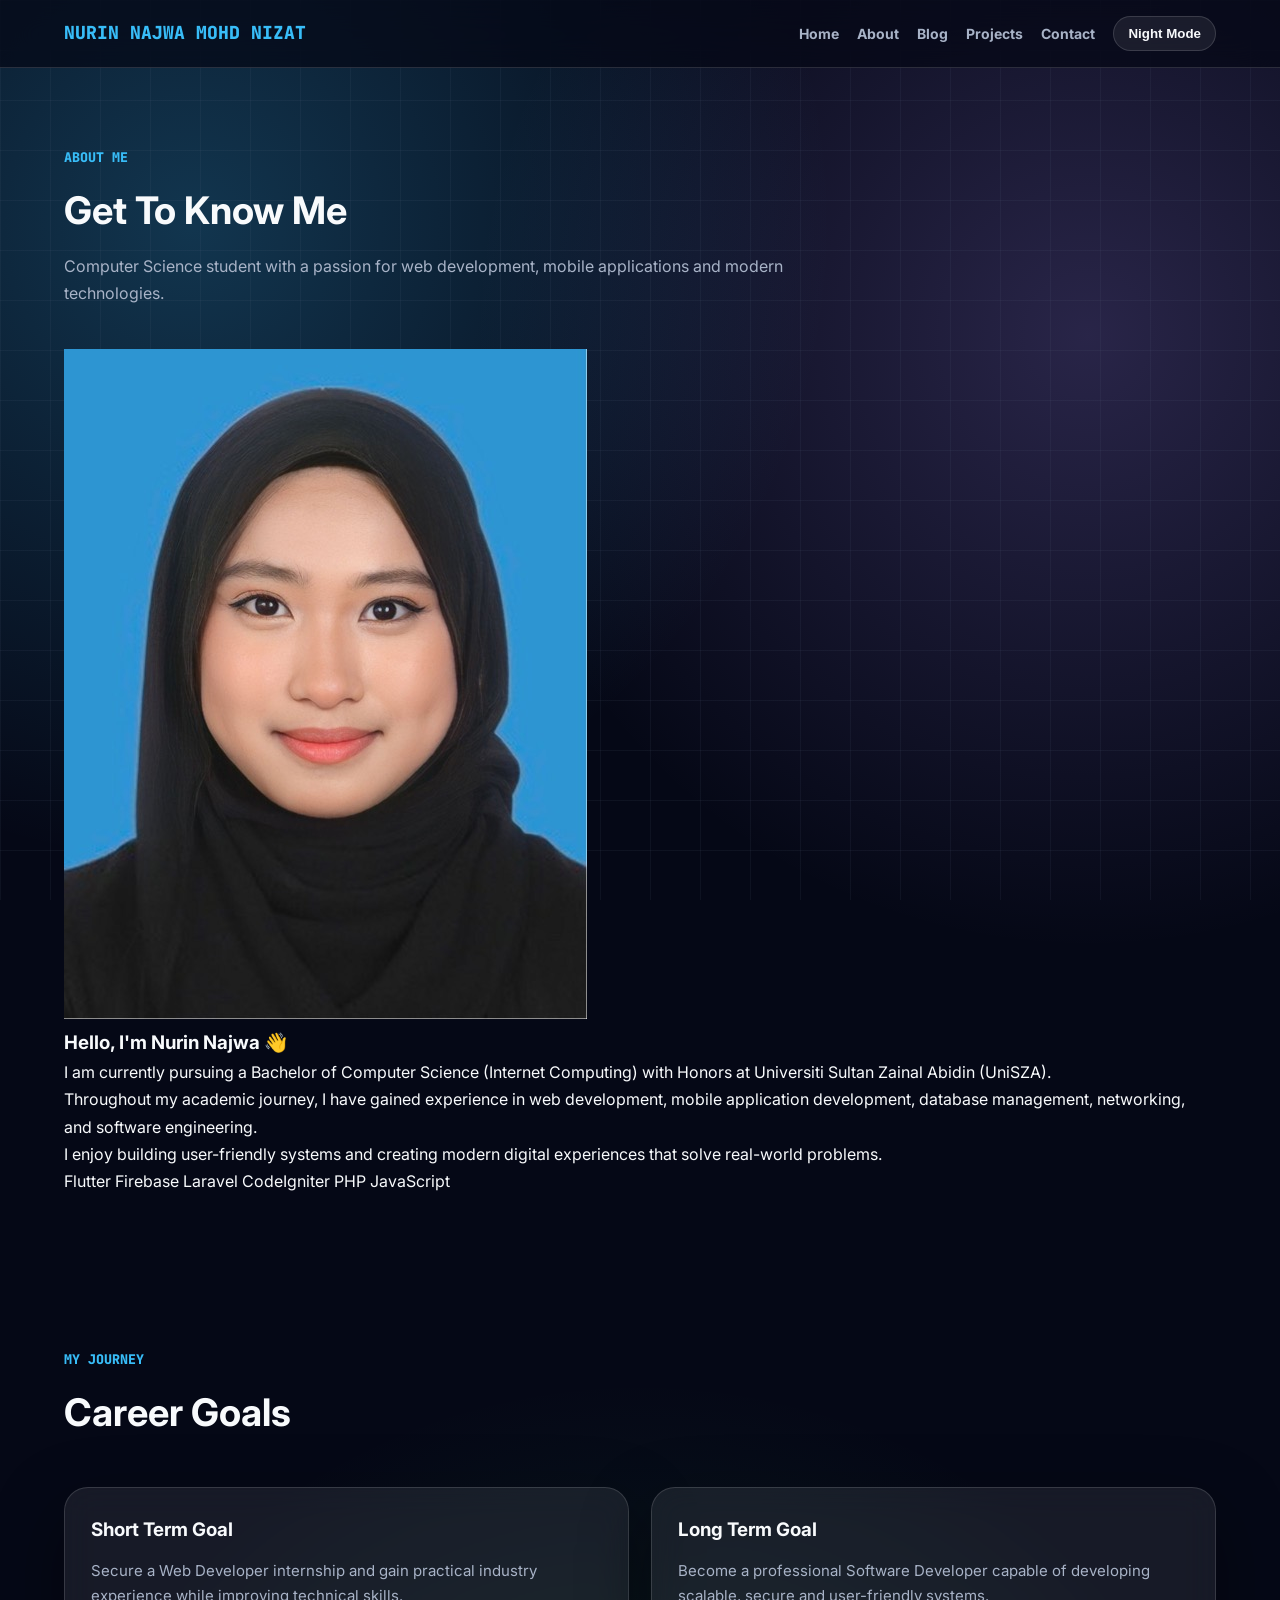
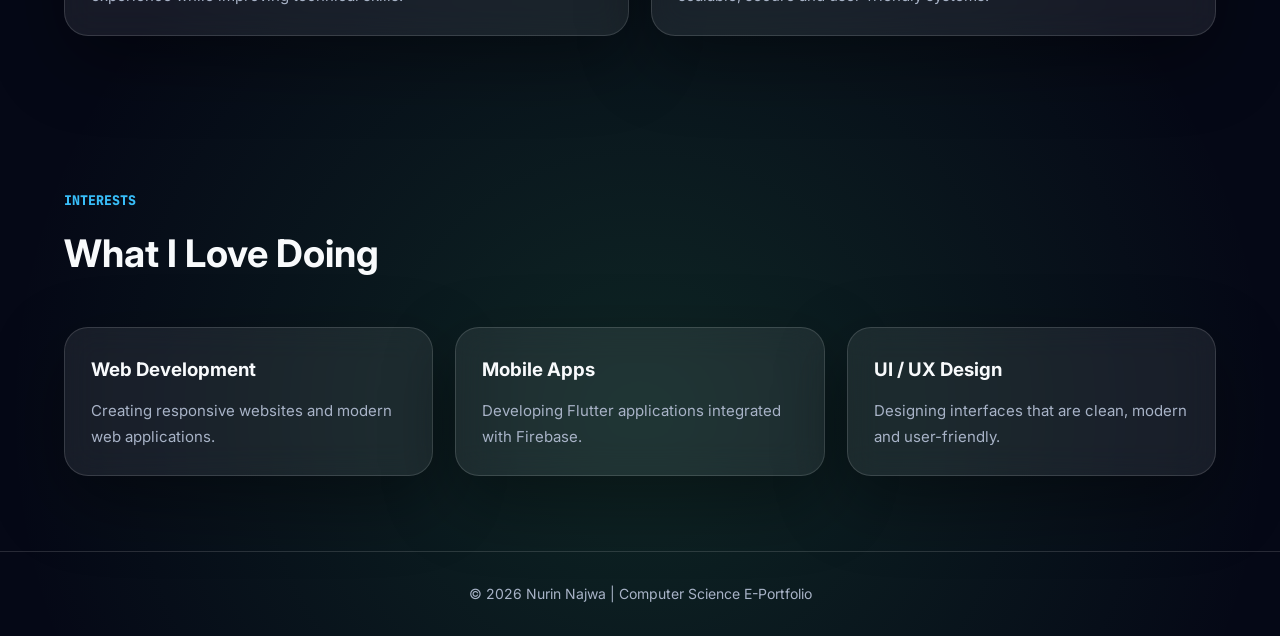
==== about.html @ d85dbd5a "Create about.html" ====
<!DOCTYPE html>
<html lang="en" data-theme="dark">
<head>
<meta charset="UTF-8">
<meta name="viewport" content="width=device-width, initial-scale=1.0">

<title>About Me | Nurin Najwa</title>

<link href="https://fonts.googleapis.com/css2?family=Inter:wght@300;400;500;600;700;800;900&family=JetBrains+Mono:wght@400;500;600;700&display=swap" rel="stylesheet">

<link rel="stylesheet" href="style.css">
</head>

<body>

<div id="navbar"></div>

<section class="about-page">

  <div class="container">

    <div class="section-title center">
      <small>ABOUT ME</small>
      <h2>Get To Know Me</h2>
      <p>
        Computer Science student with a passion for web development,
        mobile applications and modern technologies.
      </p>
    </div>

    <div class="about-grid">

      <div class="about-image-card">

        <img src="wawa.jpg" alt="Nurin Najwa">

      </div>

      <div class="about-content-card">

        <h3>Hello, I'm Nurin Najwa 👋</h3>

        <p>
          I am currently pursuing a Bachelor of Computer Science
          (Internet Computing) with Honors at Universiti Sultan Zainal Abidin (UniSZA).
        </p>

        <p>
          Throughout my academic journey, I have gained experience
          in web development, mobile application development,
          database management, networking, and software engineering.
        </p>

        <p>
          I enjoy building user-friendly systems and creating
          modern digital experiences that solve real-world problems.
        </p>

        <div class="about-tags">

          <span>Flutter</span>
          <span>Firebase</span>
          <span>Laravel</span>
          <span>CodeIgniter</span>
          <span>PHP</span>
          <span>JavaScript</span>

        </div>

      </div>

    </div>

  </div>

</section>

<section>

  <div class="container">

    <div class="section-title">
      <small>MY JOURNEY</small>
      <h2>Career Goals</h2>
    </div>

    <div class="grid-2">

      <div class="card">

        <h3>Short Term Goal</h3>

        <p>
          Secure a Web Developer internship and gain practical
          industry experience while improving technical skills.
        </p>

      </div>

      <div class="card">

        <h3>Long Term Goal</h3>

        <p>
          Become a professional Software Developer capable of
          developing scalable, secure and user-friendly systems.
        </p>

      </div>

    </div>

  </div>

</section>

<section>

  <div class="container">

    <div class="section-title">
      <small>INTERESTS</small>
      <h2>What I Love Doing</h2>
    </div>

    <div class="grid">

      <div class="card">
        <h3>Web Development</h3>
        <p>
          Creating responsive websites and modern web applications.
        </p>
      </div>

      <div class="card">
        <h3>Mobile Apps</h3>
        <p>
          Developing Flutter applications integrated with Firebase.
        </p>
      </div>

      <div class="card">
        <h3>UI / UX Design</h3>
        <p>
          Designing interfaces that are clean, modern and user-friendly.
        </p>
      </div>

    </div>

  </div>

</section>

<div id="footer"></div>

<script>

fetch("navbar.html")
.then(response => response.text())
.then(data => {
document.getElementById("navbar").innerHTML = data;
});

fetch("footer.html")
.then(response => response.text())
.then(data => {
document.getElementById("footer").innerHTML = data;
});

function toggleTheme(){
const html = document.documentElement;

if(html.getAttribute("data-theme") === "dark"){
html.setAttribute("data-theme","light");
}else{
html.setAttribute("data-theme","dark");
}
}

</script>

</body>
</html>
---- style.css ----
*{
  margin:0;
  padding:0;
  box-sizing:border-box;
}

:root{
  --bg:#eef6ff;
  --bg2:#ffffff;
  --card:rgba(255,255,255,0.78);
  --border:rgba(37,99,235,0.16);
  --text:#0f172a;
  --muted:#64748b;
  --primary:#2563eb;
  --secondary:#06b6d4;
  --accent:#7c3aed;
  --green:#16a34a;
  --shadow:0 20px 50px rgba(37,99,235,0.12);
}

html[data-theme="dark"]{
  --bg:#050816;
  --bg2:#0b1020;
  --card:rgba(255,255,255,0.075);
  --border:rgba(255,255,255,0.14);
  --text:#f8fafc;
  --muted:#a8b3c7;
  --primary:#38bdf8;
  --secondary:#22d3ee;
  --accent:#a78bfa;
  --green:#4ade80;
  --shadow:0 25px 70px rgba(0,0,0,0.38);
}

html{
  scroll-behavior:smooth;
}

body{
  font-family:'Inter',sans-serif;
  background:
    radial-gradient(circle at 15% 10%, rgba(56,189,248,.25), transparent 28%),
    radial-gradient(circle at 85% 15%, rgba(167,139,250,.22), transparent 28%),
    radial-gradient(circle at 50% 90%, rgba(74,222,128,.14), transparent 30%),
    var(--bg);
  color:var(--text);
  line-height:1.7;
  transition:.3s;
}

body::before{
  content:"";
  position:fixed;
  inset:0;
  background-image:
    linear-gradient(rgba(100,116,139,.10) 1px, transparent 1px),
    linear-gradient(90deg, rgba(100,116,139,.10) 1px, transparent 1px);
  background-size:50px 50px;
  z-index:-1;
}

.container{
  width:90%;
  max-width:1180px;
  margin:auto;
}

/* NAVBAR */
nav{
  position:sticky;
  top:0;
  z-index:99;
  background:rgba(255,255,255,.55);
  backdrop-filter:blur(18px);
  border-bottom:1px solid var(--border);
}

html[data-theme="dark"] nav{
  background:rgba(5,8,22,.72);
}

.navbar{
  display:flex;
  justify-content:space-between;
  align-items:center;
  padding:16px 0;
}

.logo{
  font-family:'JetBrains Mono',monospace;
  font-size:18px;
  font-weight:800;
  color:var(--primary);
}

.logo span{
  color:var(--green);
}

.nav-links{
  display:flex;
  align-items:center;
  gap:18px;
}

.nav-links a{
  text-decoration:none;
  color:var(--muted);
  font-size:14px;
  font-weight:700;
}

.nav-links a:hover{
  color:var(--primary);
}

.theme-btn{
  border:1px solid var(--border);
  background:var(--card);
  color:var(--text);
  padding:9px 14px;
  border-radius:999px;
  cursor:pointer;
  font-weight:800;
}

/* HERO */
.hero{
  min-height:92vh;
  display:grid;
  grid-template-columns:1.08fr .92fr;
  gap:45px;
  align-items:center;
  padding:70px 0;
}

.badge{
  display:inline-block;
  font-family:'JetBrains Mono',monospace;
  font-size:13px;
  color:var(--primary);
  background:rgba(56,189,248,.12);
  border:1px solid var(--border);
  padding:8px 15px;
  border-radius:999px;
  margin-bottom:20px;
}

h1{
  font-size:58px;
  line-height:1.05;
  letter-spacing:-2px;
  margin-bottom:20px;
}

h1 span{
  background:linear-gradient(135deg,var(--primary),var(--secondary),var(--accent));
  -webkit-background-clip:text;
  -webkit-text-fill-color:transparent;
}

.hero p{
  color:var(--muted);
  max-width:650px;
  margin-bottom:28px;
}

/* BUTTON */
.btn-group{
  display:flex;
  gap:14px;
  flex-wrap:wrap;
}

.btn{
  text-decoration:none;
  padding:13px 22px;
  border-radius:14px;
  font-weight:800;
  font-size:14px;
  transition:.3s;
}

.btn-primary{
  color:white;
  background:linear-gradient(135deg,var(--primary),var(--accent));
}

.btn-secondary{
  color:var(--text);
  background:var(--card);
  border:1px solid var(--border);
}

.btn:hover{
  transform:translateY(-4px);
}

/* PROFILE CARD */
.profile-card{
  width:100%;
  max-width:420px;
  background:#ffffff;
  border-radius:24px;
  padding:40px 30px;
  margin:auto;
  text-align:center;
  box-shadow:0 10px 30px rgba(0,0,0,0.08);
  border:1px solid #eeeeee;
}

.profile-img{
  width:160px;
  height:160px;
  margin:auto;
  margin-bottom:25px;
}

.profile-img img{
  width:100%;
  height:100%;
  object-fit:cover;
  border-radius:50%;
  border:6px solid #f3f4f6;
}

.profile-info h2{
  font-size:34px;
  font-weight:700;
  color:#111827;
  margin-bottom:10px;
}

.profile-role{
  font-size:18px;
  font-weight:600;
  color:#6366f1;
  margin-bottom:18px;
}

.profile-desc{
  font-size:15px;
  line-height:1.8;
  color:#6b7280;
  margin-bottom:25px;
}

.profile-tags{
  display:flex;
  justify-content:center;
  flex-wrap:wrap;
  gap:10px;
}

.profile-tags span{
  background:#f5f5f5;
  padding:8px 16px;
  border-radius:999px;
  font-size:13px;
  font-weight:500;
  color:#374151;
}

/* TERMINAL */
.terminal{
  background:var(--card);
  border:1px solid var(--border);
  border-radius:28px;
  backdrop-filter:blur(18px);
  box-shadow:var(--shadow);
  overflow:hidden;
}

.terminal-top{
  display:flex;
  align-items:center;
  gap:8px;
  padding:15px;
  border-bottom:1px solid var(--border);
  background:rgba(148,163,184,.12);
}

.dot{
  width:12px;
  height:12px;
  border-radius:50%;
}

.red{background:#ff5f56;}
.yellow{background:#ffbd2e;}
.green{background:#27c93f;}

.file-name{
  font-family:'JetBrains Mono',monospace;
  color:var(--muted);
  margin-left:10px;
  font-size:13px;
}

.terminal-body{
  padding:28px;
  font-family:'JetBrains Mono',monospace;
  font-size:14px;
}

/* SECTION */
section{
  padding:75px 0;
}

.section-title{
  margin-bottom:42px;
}

.section-title small{
  font-family:'JetBrains Mono',monospace;
  color:var(--primary);
  font-weight:800;
}

.section-title h2{
  font-size:38px;
  margin-top:8px;
  margin-bottom:10px;
}

.section-title p{
  color:var(--muted);
  max-width:720px;
}

/* GRID */
.grid{
  display:grid;
  grid-template-columns:repeat(3,1fr);
  gap:22px;
}

.grid-2{
  display:grid;
  grid-template-columns:repeat(2,1fr);
  gap:22px;
}

/* CARD */
.card{
  background:var(--card);
  border:1px solid var(--border);
  border-radius:24px;
  padding:26px;
  backdrop-filter:blur(16px);
  box-shadow:var(--shadow);
  transition:.3s;
}

.card:hover{
  transform:translateY(-6px);
  border-color:var(--primary);
}

.card h3{
  margin-bottom:12px;
}

.card p,
.card li{
  color:var(--muted);
  font-size:15px;
}

ul{
  padding-left:20px;
}

/* TAGS */
.tags{
  display:flex;
  flex-wrap:wrap;
  gap:9px;
  margin-top:16px;
}

.tag{
  font-family:'JetBrains Mono',monospace;
  font-size:12px;
  background:rgba(56,189,248,.12);
  border:1px solid var(--border);
  color:var(--primary);
  padding:7px 11px;
  border-radius:999px;
  font-weight:700;
}

/* EDUCATION BOX DESIGN */
.education-grid{
  display:grid;
  grid-template-columns:repeat(2,1fr);
  gap:24px;
}

.education-card{
  position:relative;
  background:linear-gradient(135deg,rgba(56,189,248,.10),rgba(167,139,250,.10));
  border:1px solid var(--border);
  border-radius:28px;
  padding:30px;
  box-shadow:var(--shadow);
  backdrop-filter:blur(18px);
  overflow:hidden;
  transition:.3s ease;
}

.education-card::before{
  content:"";
  position:absolute;
  top:0;
  left:0;
  width:100%;
  height:5px;
  background:linear-gradient(90deg,var(--primary),var(--accent),var(--green));
}

.education-card:hover{
  transform:translateY(-8px);
  border-color:var(--primary);
}

.edu-year{
  display:inline-block;
  font-family:'JetBrains Mono',monospace;
  font-size:12px;
  color:var(--primary);
  background:rgba(56,189,248,.12);
  border:1px solid var(--border);
  padding:7px 12px;
  border-radius:999px;
  margin-bottom:18px;
  font-weight:800;
}

.education-card h3{
  font-size:22px;
  margin-bottom:10px;
  color:var(--text);
}

.edu-place{
  color:var(--primary) !important;
  font-weight:700;
  margin-bottom:12px;
}

.education-card p{
  color:var(--muted);
  font-size:15px;
}

/* PROJECT */
.project{
  min-height:300px;
}

.project-no{
  font-family:'JetBrains Mono',monospace;
  color:var(--primary);
  font-size:13px;
  margin-bottom:10px;
  font-weight:800;
}

/* EXPERIENCE BOX DESIGN */
.experience-grid{
  display:grid;
  grid-template-columns:repeat(2,1fr);
  gap:24px;
}

.experience-card{
  position:relative;
  background:var(--card);
  border:1px solid var(--border);
  border-radius:28px;
  padding:30px;
  box-shadow:var(--shadow);
  backdrop-filter:blur(18px);
  transition:.3s ease;
  overflow:hidden;
}

.experience-card::after{
  content:"";
  position:absolute;
  right:-45px;
  top:-45px;
  width:120px;
  height:120px;
  background:radial-gradient(circle,rgba(56,189,248,.25),transparent 70%);
}

.experience-card:hover{
  transform:translateY(-8px);
  border-color:var(--primary);
}

.exp-label{
  display:inline-block;
  font-family:'JetBrains Mono',monospace;
  font-size:12px;
  color:var(--green);
  background:rgba(74,222,128,.12);
  border:1px solid rgba(74,222,128,.25);
  padding:7px 12px;
  border-radius:999px;
  margin-bottom:16px;
  font-weight:800;
}

.experience-card h3{
  color:var(--primary);
  font-size:22px;
  margin-bottom:8px;
}

.exp-date{
  color:var(--accent) !important;
  font-weight:700;
  margin-bottom:12px;
}

.experience-card p{
  color:var(--muted);
  font-size:15px;
  line-height:1.8;
}

.reference-card{
  grid-column:span 2;
  background:linear-gradient(135deg,rgba(56,189,248,.12),rgba(167,139,250,.14));
}

/* FOOTER */
footer{
  text-align:center;
  padding:30px 0;
  border-top:1px solid var(--border);
  color:var(--muted);
  font-size:14px;
}

/* RESPONSIVE */
@media(max-width:900px){
  .hero,
  .grid,
  .grid-2,
  .education-grid,
  .experience-grid{
    grid-template-columns:1fr;
  }

  h1{
    font-size:42px;
  }

  .nav-links a{
    display:none;
  }

  .reference-card{
    grid-column:span 1;
  }
}

@media(max-width:768px){
  .profile-card{
    padding:30px 20px;
  }

  .profile-info h2{
    font-size:28px;
  }

  .profile-role{
    font-size:16px;
  }
}
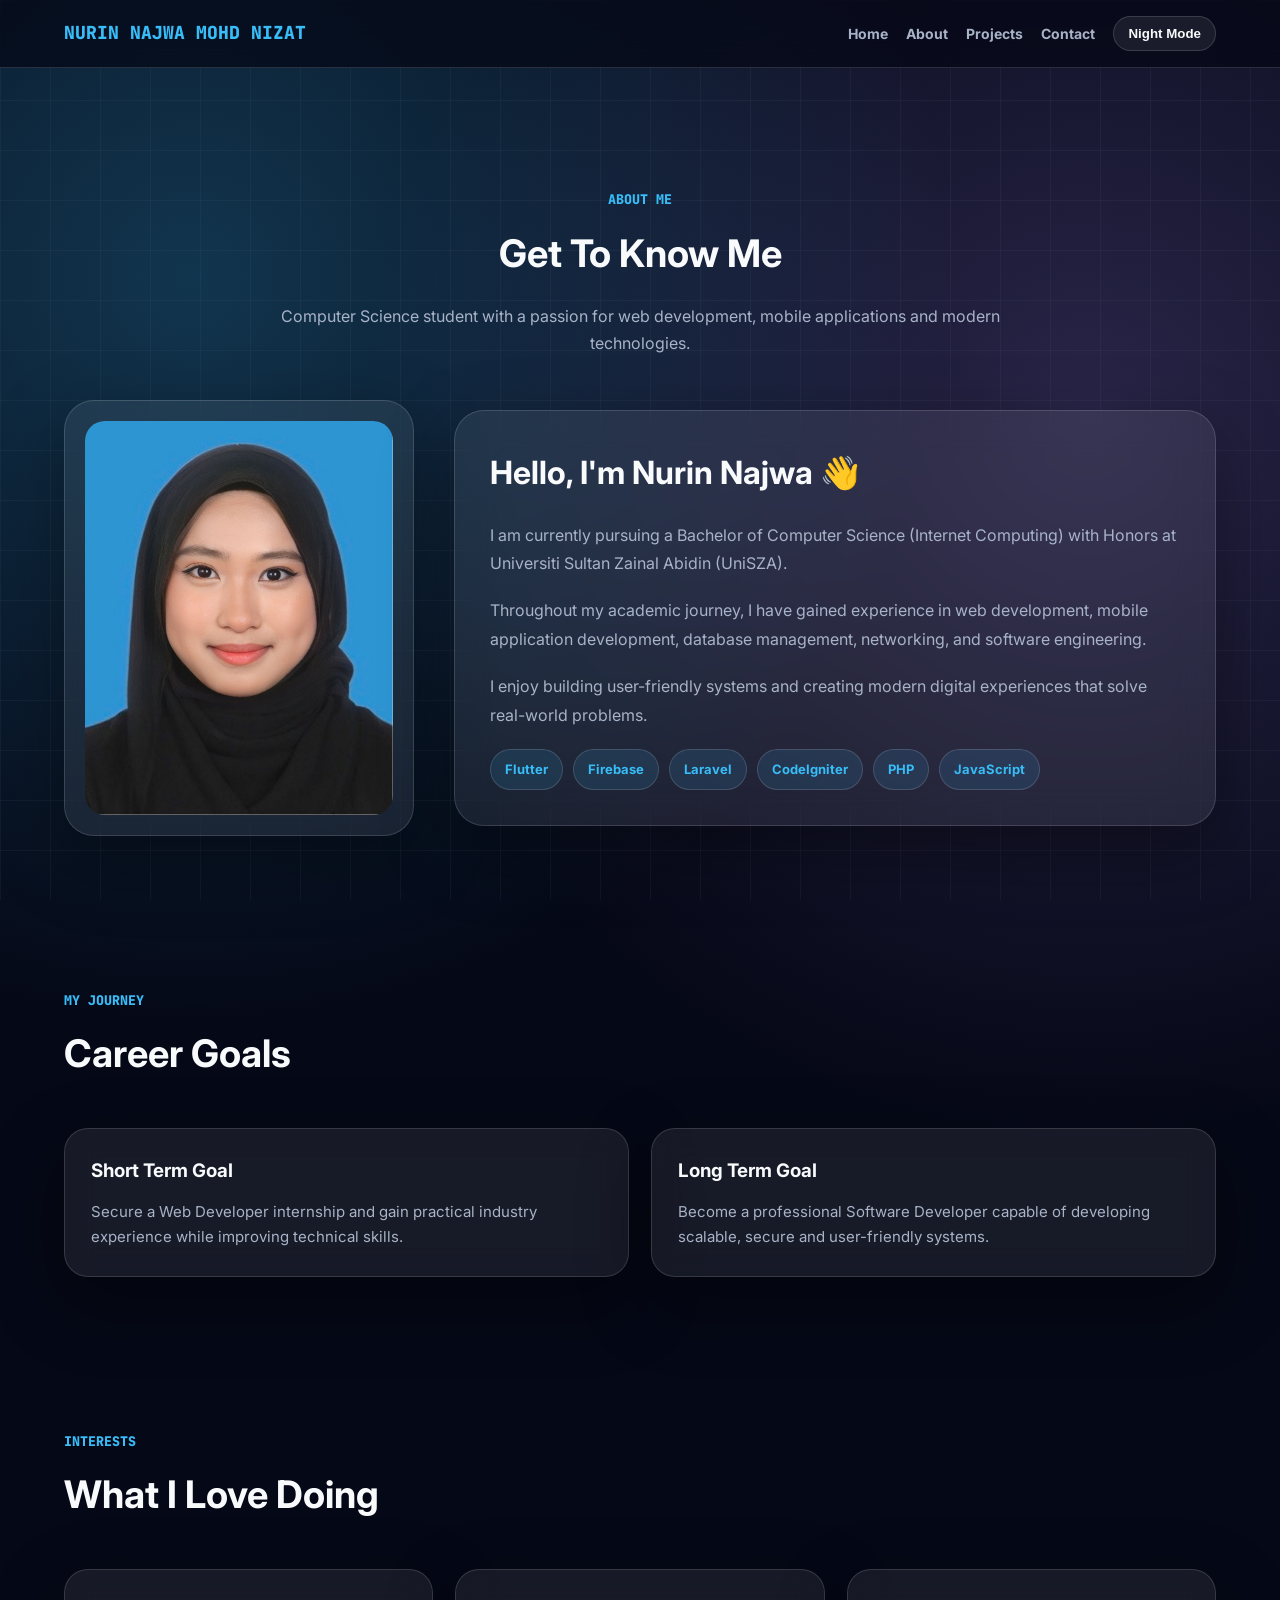
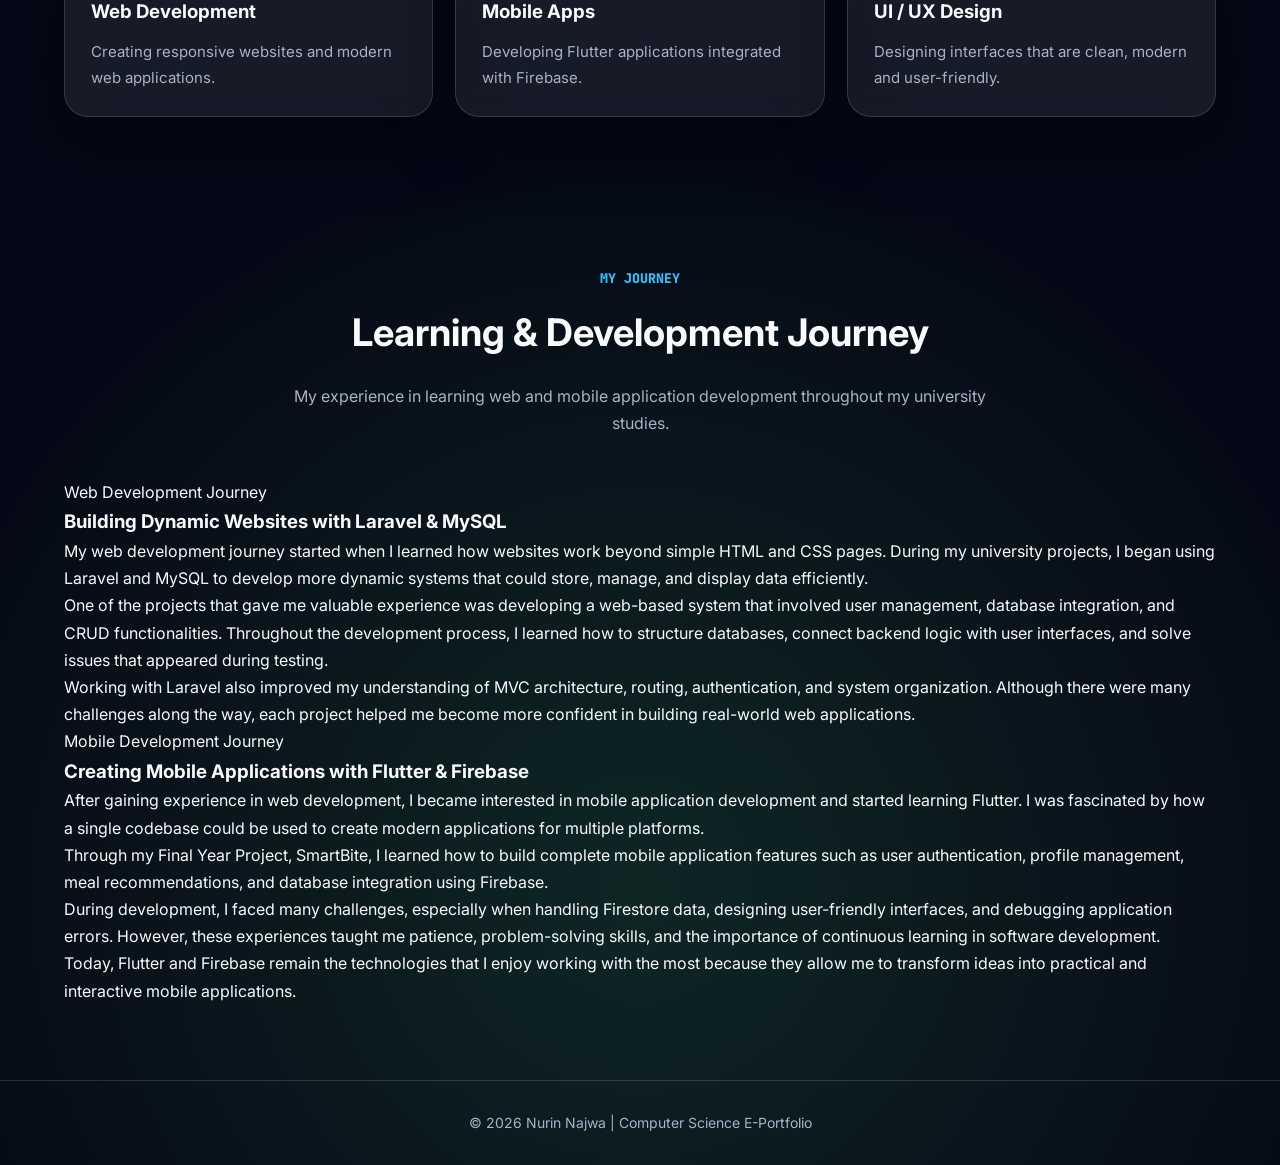
==== commit cdbdbc83: "Update about.html" ====
--- a/about.html
+++ b/about.html
@@ -152,6 +152,79 @@
 
 </section>
 
+<section class="blog-section">
+
+  <div class="container">
+
+    <div class="section-title center">
+      <small>MY JOURNEY</small>
+      <h2>Learning & Development Journey</h2>
+      <p>
+        My experience in learning web and mobile application development throughout my university studies.
+      </p>
+    </div>
+
+    <div class="blog-container">
+
+      <div class="blog-card">
+
+        <div class="blog-date">
+          Web Development Journey
+        </div>
+
+        <h3>Building Dynamic Websites with Laravel & MySQL</h3>
+
+        <p>
+          My web development journey started when I learned how websites work beyond simple HTML and CSS pages. 
+          During my university projects, I began using Laravel and MySQL to develop more dynamic systems that could store, manage, and display data efficiently.
+        </p>
+
+        <p>
+          One of the projects that gave me valuable experience was developing a web-based system that involved user management, database integration, and CRUD functionalities. 
+          Throughout the development process, I learned how to structure databases, connect backend logic with user interfaces, and solve issues that appeared during testing.
+        </p>
+
+        <p>
+          Working with Laravel also improved my understanding of MVC architecture, routing, authentication, and system organization. 
+          Although there were many challenges along the way, each project helped me become more confident in building real-world web applications.
+        </p>
+
+      </div>
+
+      <div class="blog-card">
+
+        <div class="blog-date">
+          Mobile Development Journey
+        </div>
+
+        <h3>Creating Mobile Applications with Flutter & Firebase</h3>
+
+        <p>
+          After gaining experience in web development, I became interested in mobile application development and started learning Flutter. 
+          I was fascinated by how a single codebase could be used to create modern applications for multiple platforms.
+        </p>
+
+        <p>
+          Through my Final Year Project, SmartBite, I learned how to build complete mobile application features such as user authentication, profile management, meal recommendations, and database integration using Firebase.
+        </p>
+
+        <p>
+          During development, I faced many challenges, especially when handling Firestore data, designing user-friendly interfaces, and debugging application errors. 
+          However, these experiences taught me patience, problem-solving skills, and the importance of continuous learning in software development.
+        </p>
+
+        <p>
+          Today, Flutter and Firebase remain the technologies that I enjoy working with the most because they allow me to transform ideas into practical and interactive mobile applications.
+        </p>
+
+      </div>
+
+    </div>
+
+  </div>
+
+</section>
+
 <div id="footer"></div>
 
 <script>
--- a/style.css
+++ b/style.css
@@ -583,3 +583,110 @@
     font-size:16px;
   }
 }
+/* =========================
+   ABOUT PAGE
+========================= */
+
+.about-page{
+  padding-top:120px;
+}
+
+/* CENTER TITLE */
+.section-title.center{
+  text-align:center;
+}
+
+.section-title.center small{
+  display:block;
+  margin-bottom:10px;
+}
+
+.section-title.center h2{
+  margin-bottom:18px;
+}
+
+.section-title.center p{
+  max-width:720px;
+  margin:0 auto;
+  text-align:center;
+}
+
+/* ABOUT CONTENT */
+.about-grid{
+  display:grid;
+  grid-template-columns:350px 1fr;
+  gap:40px;
+  align-items:center;
+}
+
+.about-image-card{
+  background:var(--card);
+  border:1px solid var(--border);
+  border-radius:30px;
+  padding:20px;
+  backdrop-filter:blur(20px);
+  box-shadow:var(--shadow);
+}
+
+.about-image-card img{
+  width:100%;
+  display:block;
+  border-radius:20px;
+}
+
+.about-content-card{
+  background:var(--card);
+  border:1px solid var(--border);
+  border-radius:30px;
+  padding:35px;
+  backdrop-filter:blur(20px);
+  box-shadow:var(--shadow);
+}
+
+.about-content-card h3{
+  font-size:32px;
+  margin-bottom:20px;
+}
+
+.about-content-card p{
+  color:var(--muted);
+  margin-bottom:18px;
+  line-height:1.8;
+}
+
+.about-tags{
+  display:flex;
+  flex-wrap:wrap;
+  gap:10px;
+  margin-top:20px;
+}
+
+.about-tags span{
+  background:rgba(56,189,248,.12);
+  color:var(--primary);
+  border:1px solid var(--border);
+  padding:8px 14px;
+  border-radius:999px;
+  font-size:13px;
+  font-weight:700;
+}
+
+/* RESPONSIVE */
+@media(max-width:900px){
+  .about-grid{
+    grid-template-columns:1fr;
+  }
+
+  .about-image-card{
+    max-width:350px;
+    margin:auto;
+  }
+
+  .about-content-card{
+    text-align:center;
+  }
+
+  .about-tags{
+    justify-content:center;
+  }
+}
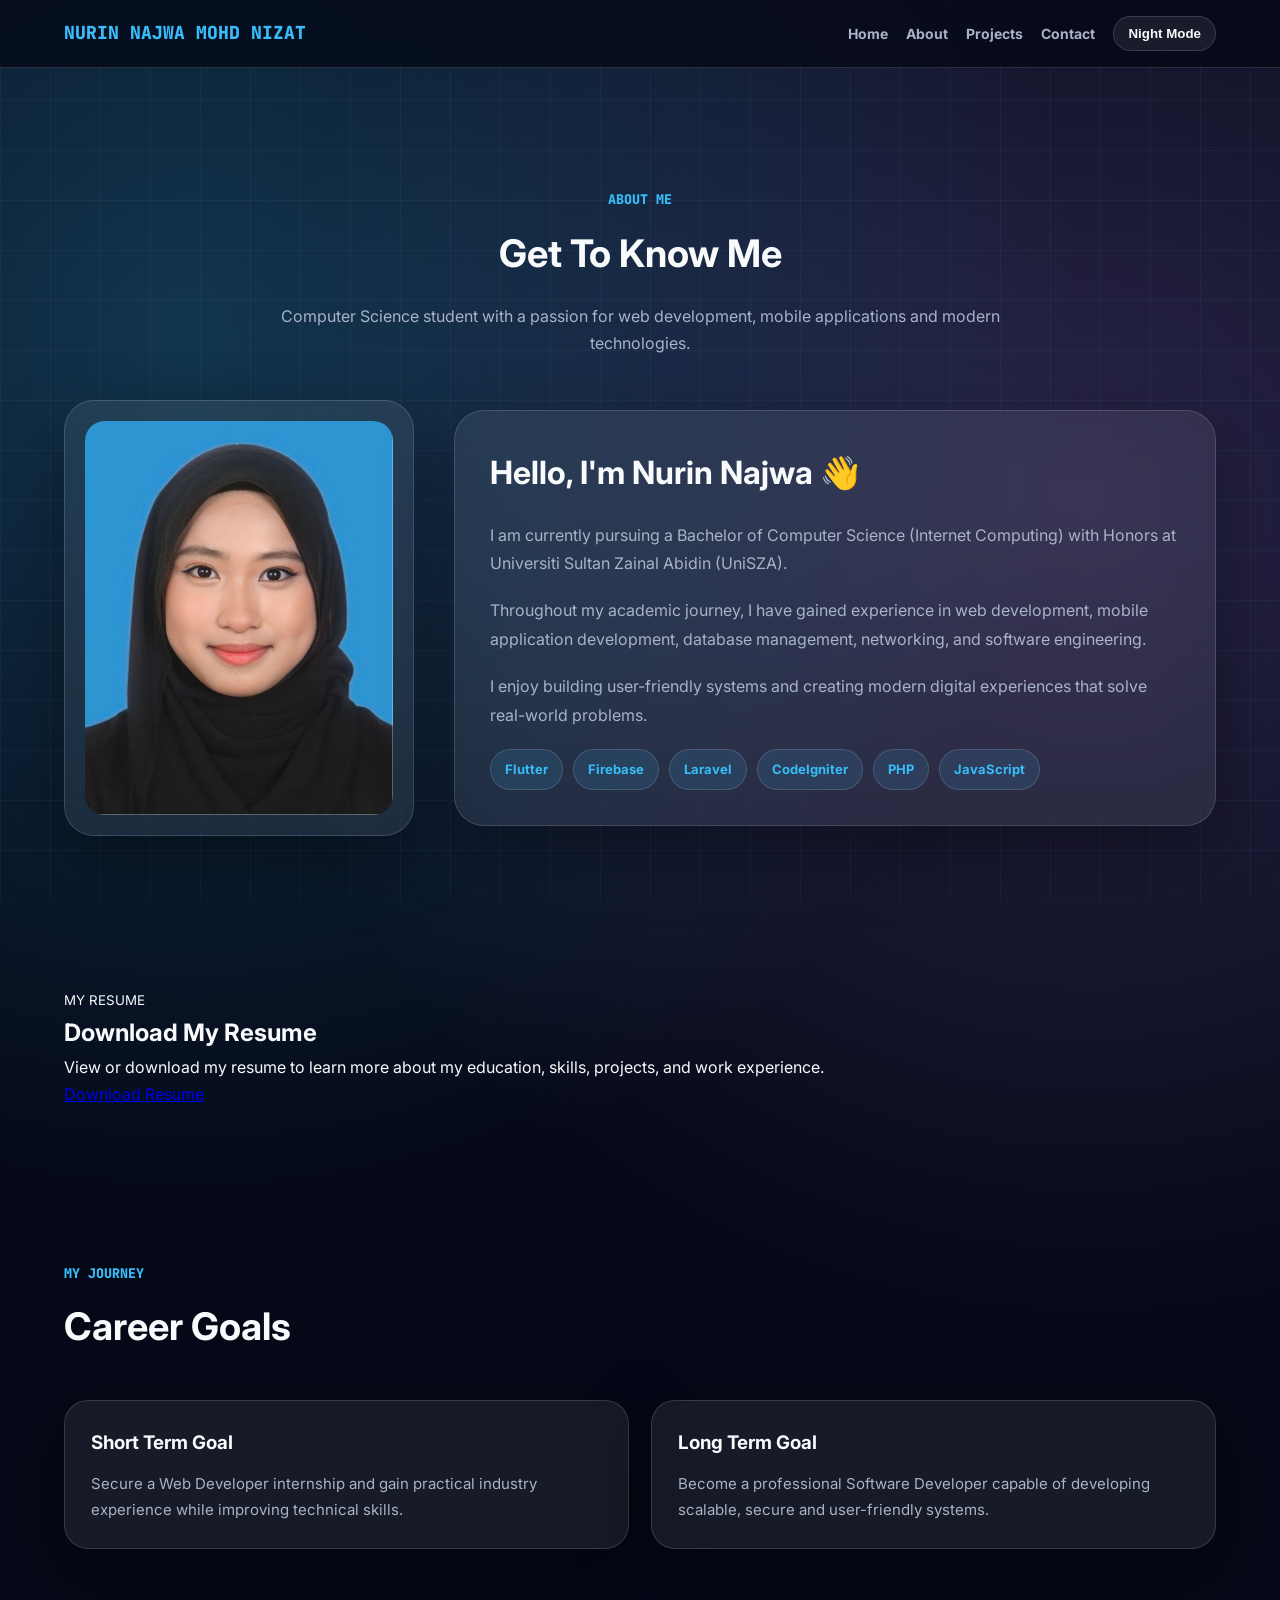
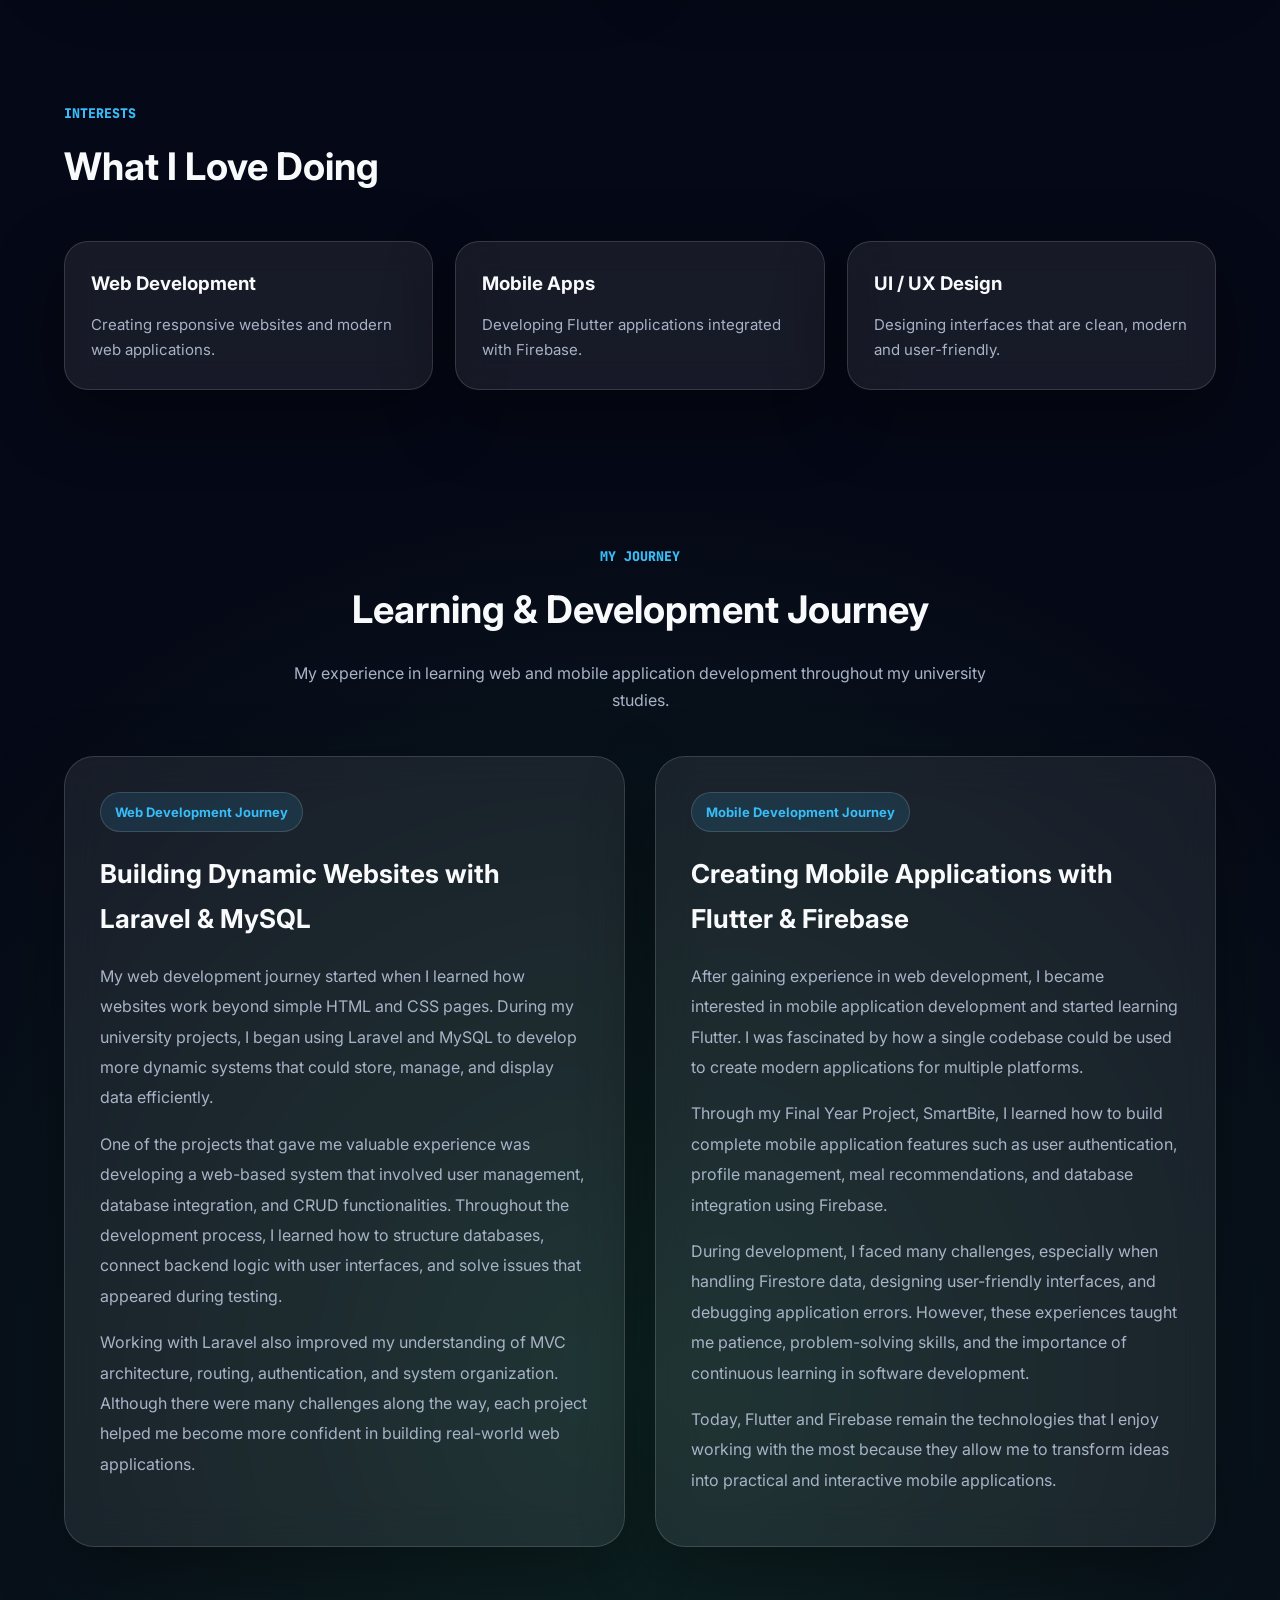
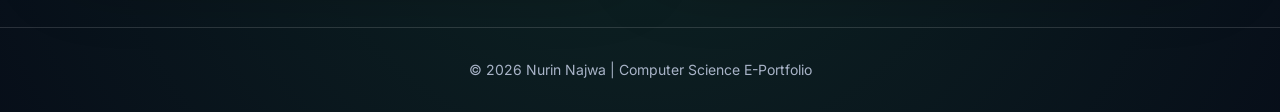
==== commit 4018f03d: "Update about.html" ====
--- a/about.html
+++ b/about.html
@@ -75,7 +75,28 @@
 
 </section>
 
-<section>
+<section class="resume-section">
+  <div class="container">
+
+    <div class="resume-card">
+      <div>
+        <small>MY RESUME</small>
+        <h2>Download My Resume</h2>
+        <p>
+          View or download my resume to learn more about my education,
+          skills, projects, and work experience.
+        </p>
+      </div>
+
+      <a href="resume.pdf" download class="resume-btn">
+        Download Resume
+      </a>
+    </div>
+
+  </div>
+</section>
+
+<section> 
 
   <div class="container">
 
--- a/style.css
+++ b/style.css
@@ -583,9 +583,6 @@
     font-size:16px;
   }
 }
-/* =========================
-   ABOUT PAGE
-========================= */
 
 .about-page{
   padding-top:120px;
@@ -690,3 +687,145 @@
     justify-content:center;
   }
 }
+
+.blog-section{
+  padding:80px 0;
+}
+
+.blog-container{
+  display:grid;
+  grid-template-columns:repeat(2,1fr);
+  gap:30px;
+}
+
+.blog-card{
+  background:var(--card);
+  border:1px solid var(--border);
+  border-radius:30px;
+  padding:35px;
+  backdrop-filter:blur(20px);
+  box-shadow:var(--shadow);
+  transition:.3s;
+}
+
+.blog-card:hover{
+  transform:translateY(-5px);
+}
+
+.blog-date{
+  display:inline-block;
+  background:rgba(56,189,248,.12);
+  color:var(--primary);
+  border:1px solid var(--border);
+  padding:8px 14px;
+  border-radius:999px;
+  font-size:13px;
+  font-weight:700;
+  margin-bottom:20px;
+}
+
+.blog-card h3{
+  margin-bottom:20px;
+  font-size:26px;
+}
+
+.blog-card p{
+  color:var(--muted);
+  line-height:1.9;
+  margin-bottom:16px;
+}
+
+@media(max-width:900px){
+
+  .blog-container{
+    grid-template-columns:1fr;
+  }
+
+}
+
+.contact-page{
+  padding:120px 0;
+}
+
+.contact-grid{
+  display:grid;
+  grid-template-columns:350px 1fr;
+  gap:30px;
+}
+
+.contact-info-card,
+.contact-form-card{
+  background:var(--card);
+  border:1px solid var(--border);
+  border-radius:30px;
+  padding:35px;
+  backdrop-filter:blur(20px);
+  box-shadow:var(--shadow);
+}
+
+.contact-info-card h3{
+  margin-bottom:20px;
+}
+
+.contact-item{
+  margin-top:20px;
+  color:var(--muted);
+}
+
+.contact-link{
+    color:var(--primary);
+    text-decoration:none;
+    font-weight:600;
+}
+
+.contact-link:hover{
+    text-decoration:underline;
+}
+
+.form-group{
+  margin-bottom:20px;
+}
+
+.form-group label{
+  display:block;
+  margin-bottom:8px;
+  font-weight:600;
+}
+
+.form-group input,
+.form-group textarea{
+  width:100%;
+  padding:14px;
+  border-radius:15px;
+  border:1px solid var(--border);
+  background:var(--bg2);
+  color:var(--text);
+  font-family:inherit;
+}
+
+.contact-btn{
+  width:100%;
+  border:none;
+  cursor:pointer;
+  padding:15px;
+  border-radius:15px;
+  color:white;
+  font-weight:700;
+  background:linear-gradient(
+      135deg,
+      var(--primary),
+      var(--accent)
+  );
+}
+
+.contact-btn:hover{
+  opacity:.9;
+}
+
+@media(max-width:900px){
+
+.contact-grid{
+    grid-template-columns:1fr;
+}
+
+}
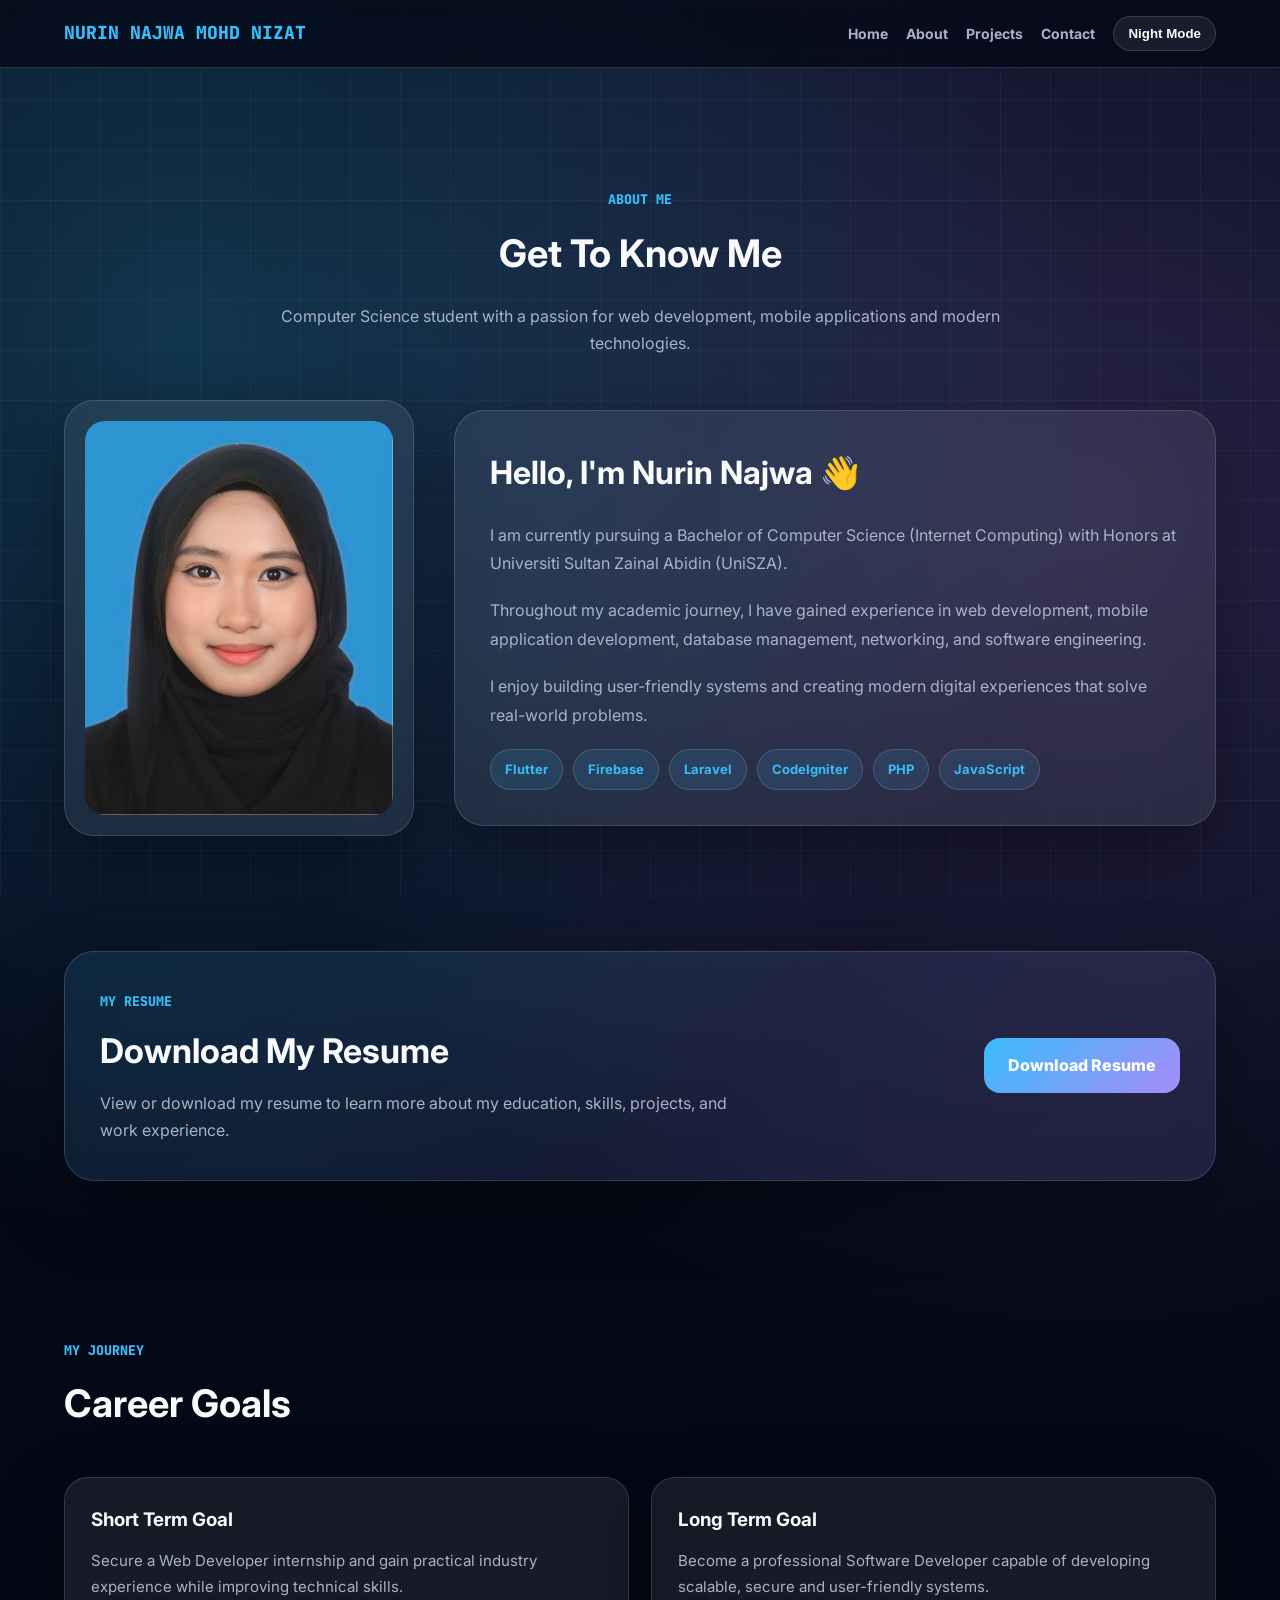
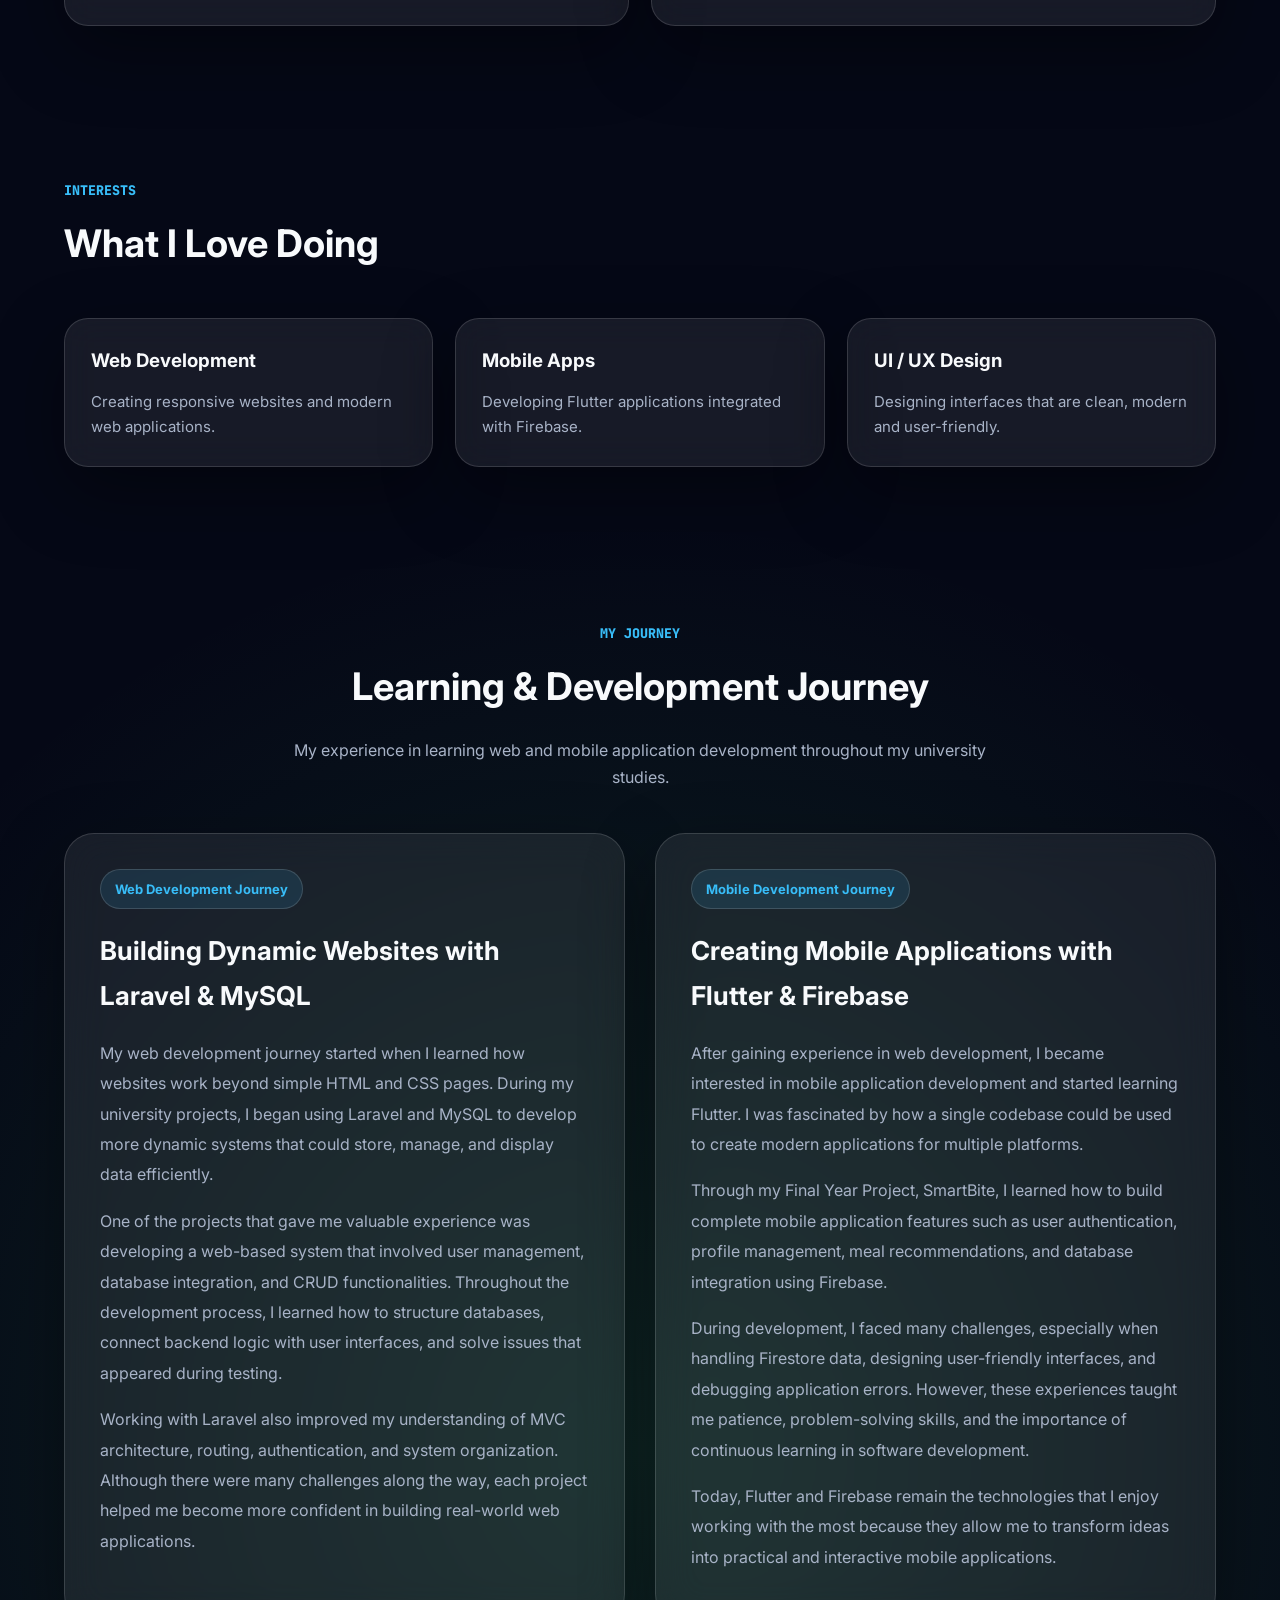
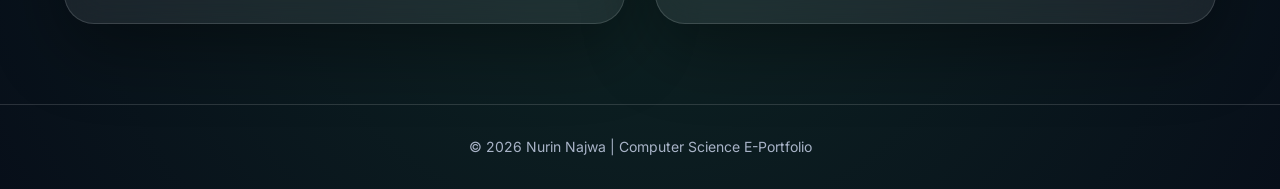
==== commit 9678deac: "Update about.html" ====
--- a/about.html
+++ b/about.html
@@ -88,7 +88,7 @@
         </p>
       </div>
 
-      <a href="resume.pdf" download class="resume-btn">
+      <a href="RESUME NURIN NAJWA BINTI MOHD NIZAT.pdf" download class="resume-btn">
         Download Resume
       </a>
     </div>
--- a/style.css
+++ b/style.css
@@ -826,6 +826,62 @@
 
 .contact-grid{
     grid-template-columns:1fr;
-}
-
-}
+ }
+}
+
+.resume-section{
+  padding:40px 0 80px;
+}
+
+.resume-card{
+  background:linear-gradient(135deg,rgba(56,189,248,.12),rgba(167,139,250,.14));
+  border:1px solid var(--border);
+  border-radius:30px;
+  padding:35px;
+  display:flex;
+  justify-content:space-between;
+  align-items:center;
+  gap:25px;
+  box-shadow:var(--shadow);
+  backdrop-filter:blur(20px);
+}
+
+.resume-card small{
+  font-family:'JetBrains Mono',monospace;
+  color:var(--primary);
+  font-weight:800;
+}
+
+.resume-card h2{
+  font-size:34px;
+  margin:8px 0 10px;
+}
+
+.resume-card p{
+  color:var(--muted);
+  max-width:650px;
+}
+
+.resume-btn{
+  text-decoration:none;
+  color:white;
+  background:linear-gradient(135deg,var(--primary),var(--accent));
+  padding:14px 24px;
+  border-radius:16px;
+  font-weight:800;
+  white-space:nowrap;
+  transition:.3s;
+}
+
+.resume-btn:hover{
+  transform:translateY(-4px);
+}
+
+@media(max-width:768px){
+  .resume-card{
+    flex-direction:column;
+    align-items:flex-start;
+  }
+}
+
+
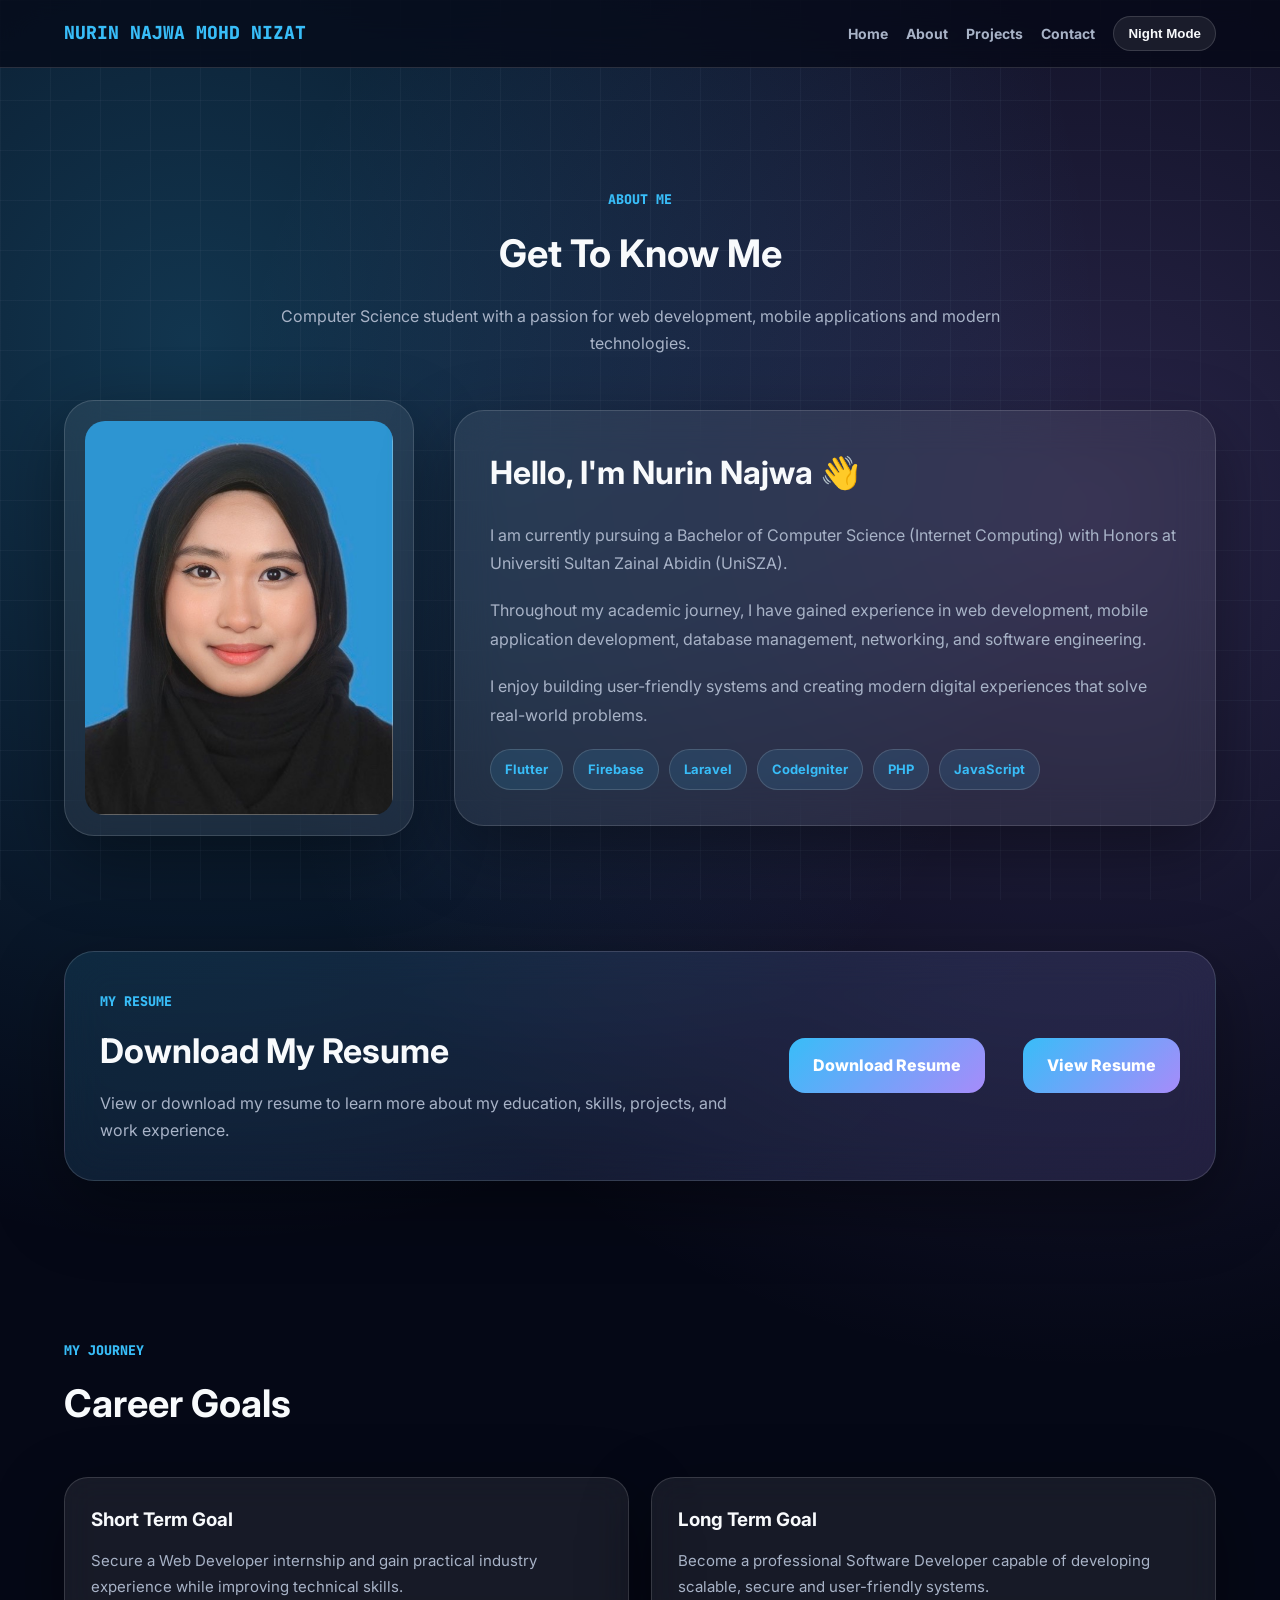
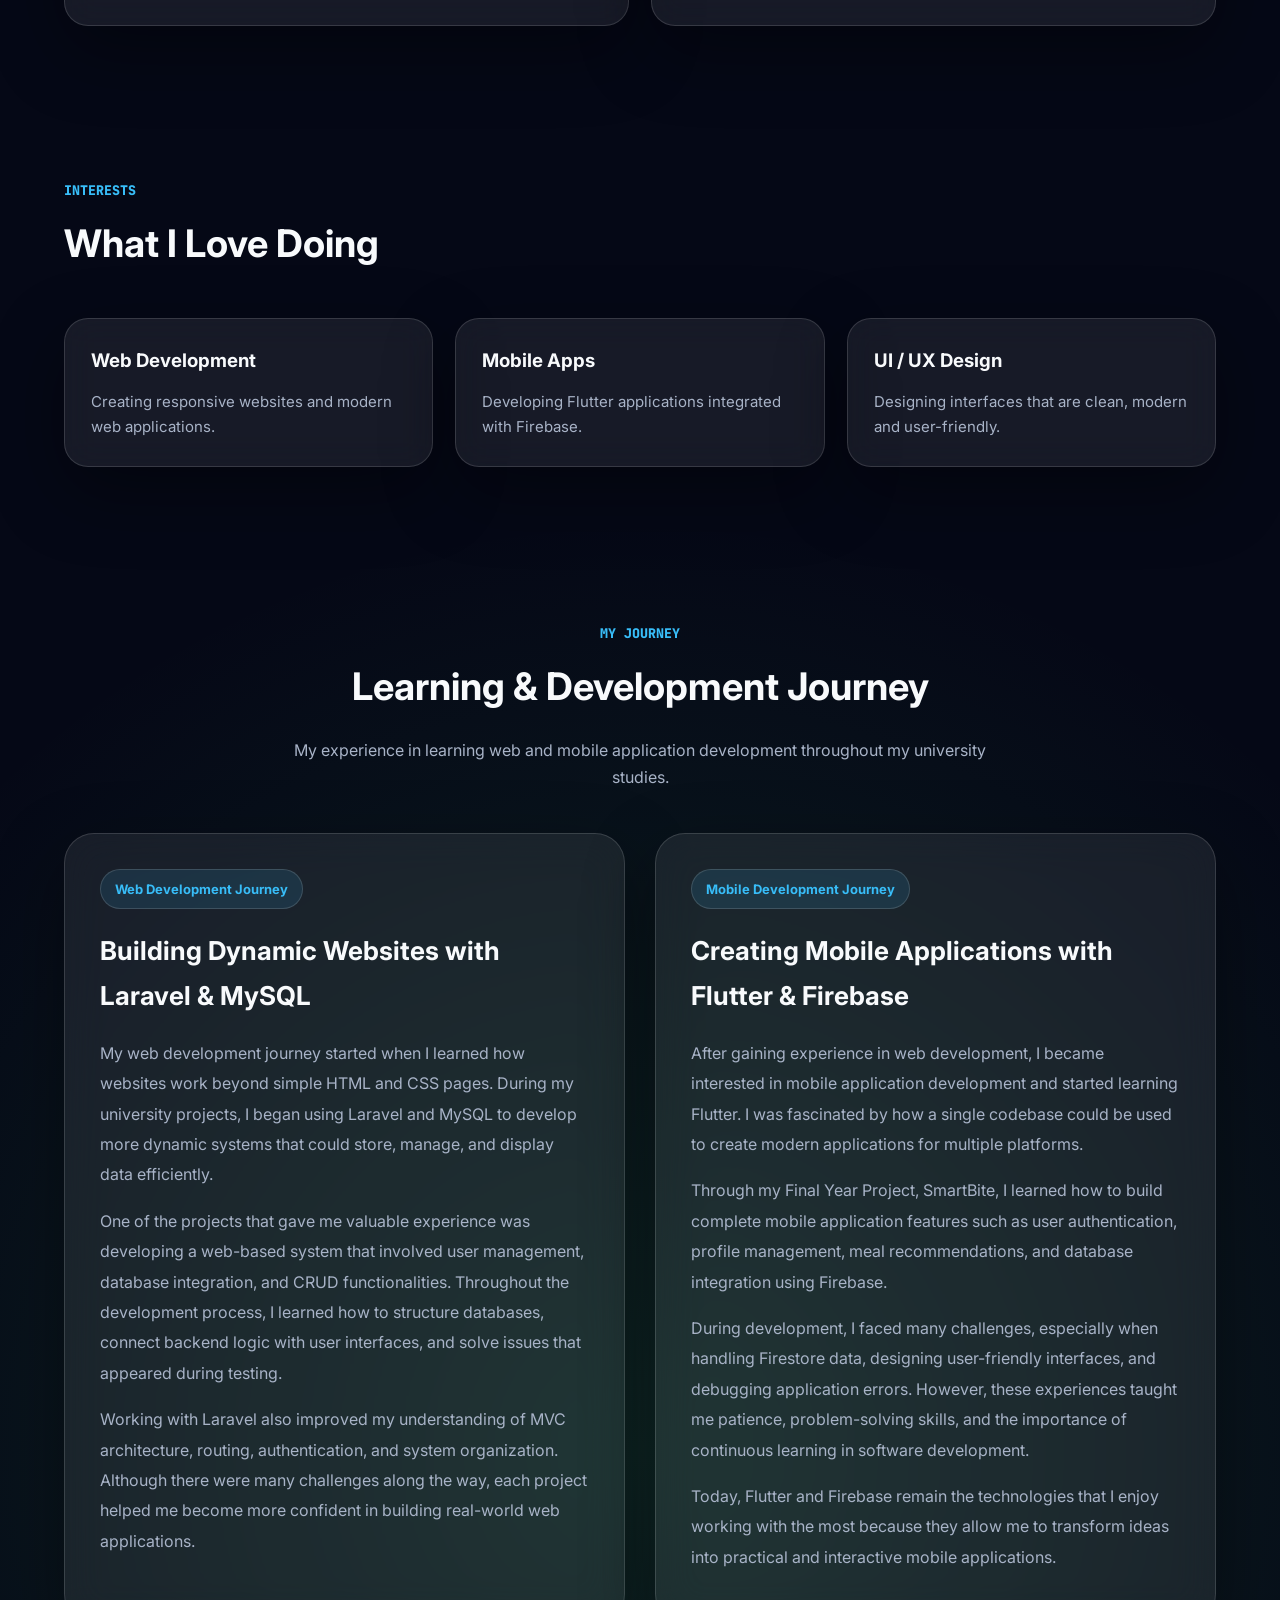
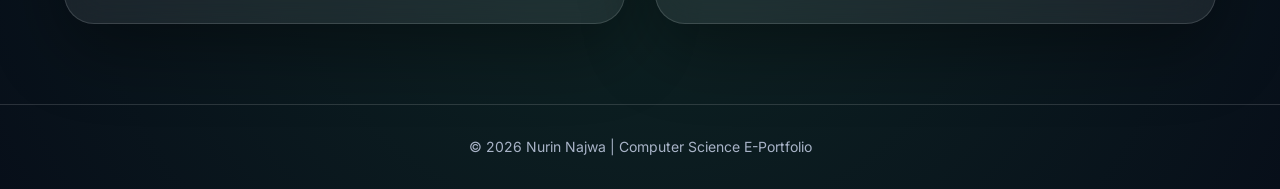
==== commit c6ca5998: "Update about.html" ====
--- a/about.html
+++ b/about.html
@@ -88,11 +88,14 @@
         </p>
       </div>
 
-      <a href="RESUME NURIN NAJWA BINTI MOHD NIZAT.pdf" download class="resume-btn">
+      <a href="resume.pdf" download class="resume-btn">
         Download Resume
       </a>
-    </div>
-
+
+      <a href="resume.pdf" target="_blank" class="resume-btn">
+         View Resume
+      </a>
+    </div>
   </div>
 </section>
 
--- a/style.css
+++ b/style.css
@@ -884,4 +884,88 @@
   }
 }
 
-
+.projects-page{
+  padding-top:120px;
+  padding-bottom:90px;
+}
+
+.projects-grid{
+  display:grid;
+  grid-template-columns:repeat(2,1fr);
+  gap:30px;
+}
+
+.project-card{
+  background:var(--card);
+  border:1px solid var(--border);
+  border-radius:30px;
+  padding:32px;
+  backdrop-filter:blur(20px);
+  box-shadow:var(--shadow);
+  transition:.3s;
+}
+
+.project-card:hover{
+  transform:translateY(-8px);
+  border-color:var(--primary);
+}
+
+.project-header{
+  display:inline-block;
+  margin-bottom:20px;
+  padding:8px 14px;
+  border-radius:999px;
+  background:rgba(56,189,248,.12);
+  color:var(--primary);
+  border:1px solid var(--border);
+  font-family:'JetBrains Mono',monospace;
+  font-size:12px;
+  font-weight:800;
+}
+
+.project-card h3{
+  margin-bottom:15px;
+  font-size:28px;
+}
+
+.project-card p{
+  color:var(--muted);
+  line-height:1.8;
+}
+
+.project-details{
+  margin-top:18px;
+  padding:16px;
+  border-radius:18px;
+  background:rgba(255,255,255,.05);
+  border:1px solid var(--border);
+}
+
+.project-details p{
+  margin-bottom:6px;
+}
+
+.project-tech{
+  display:flex;
+  flex-wrap:wrap;
+  gap:10px;
+  margin-top:20px;
+}
+
+.project-tech span{
+  border:1px solid var(--border);
+  padding:8px 14px;
+  border-radius:999px;
+  color:var(--primary);
+  background:rgba(56,189,248,.10);
+  font-size:12px;
+  font-weight:700;
+}
+
+@media(max-width:900px){
+  .projects-grid{
+    grid-template-columns:1fr;
+  }
+}
+
+
